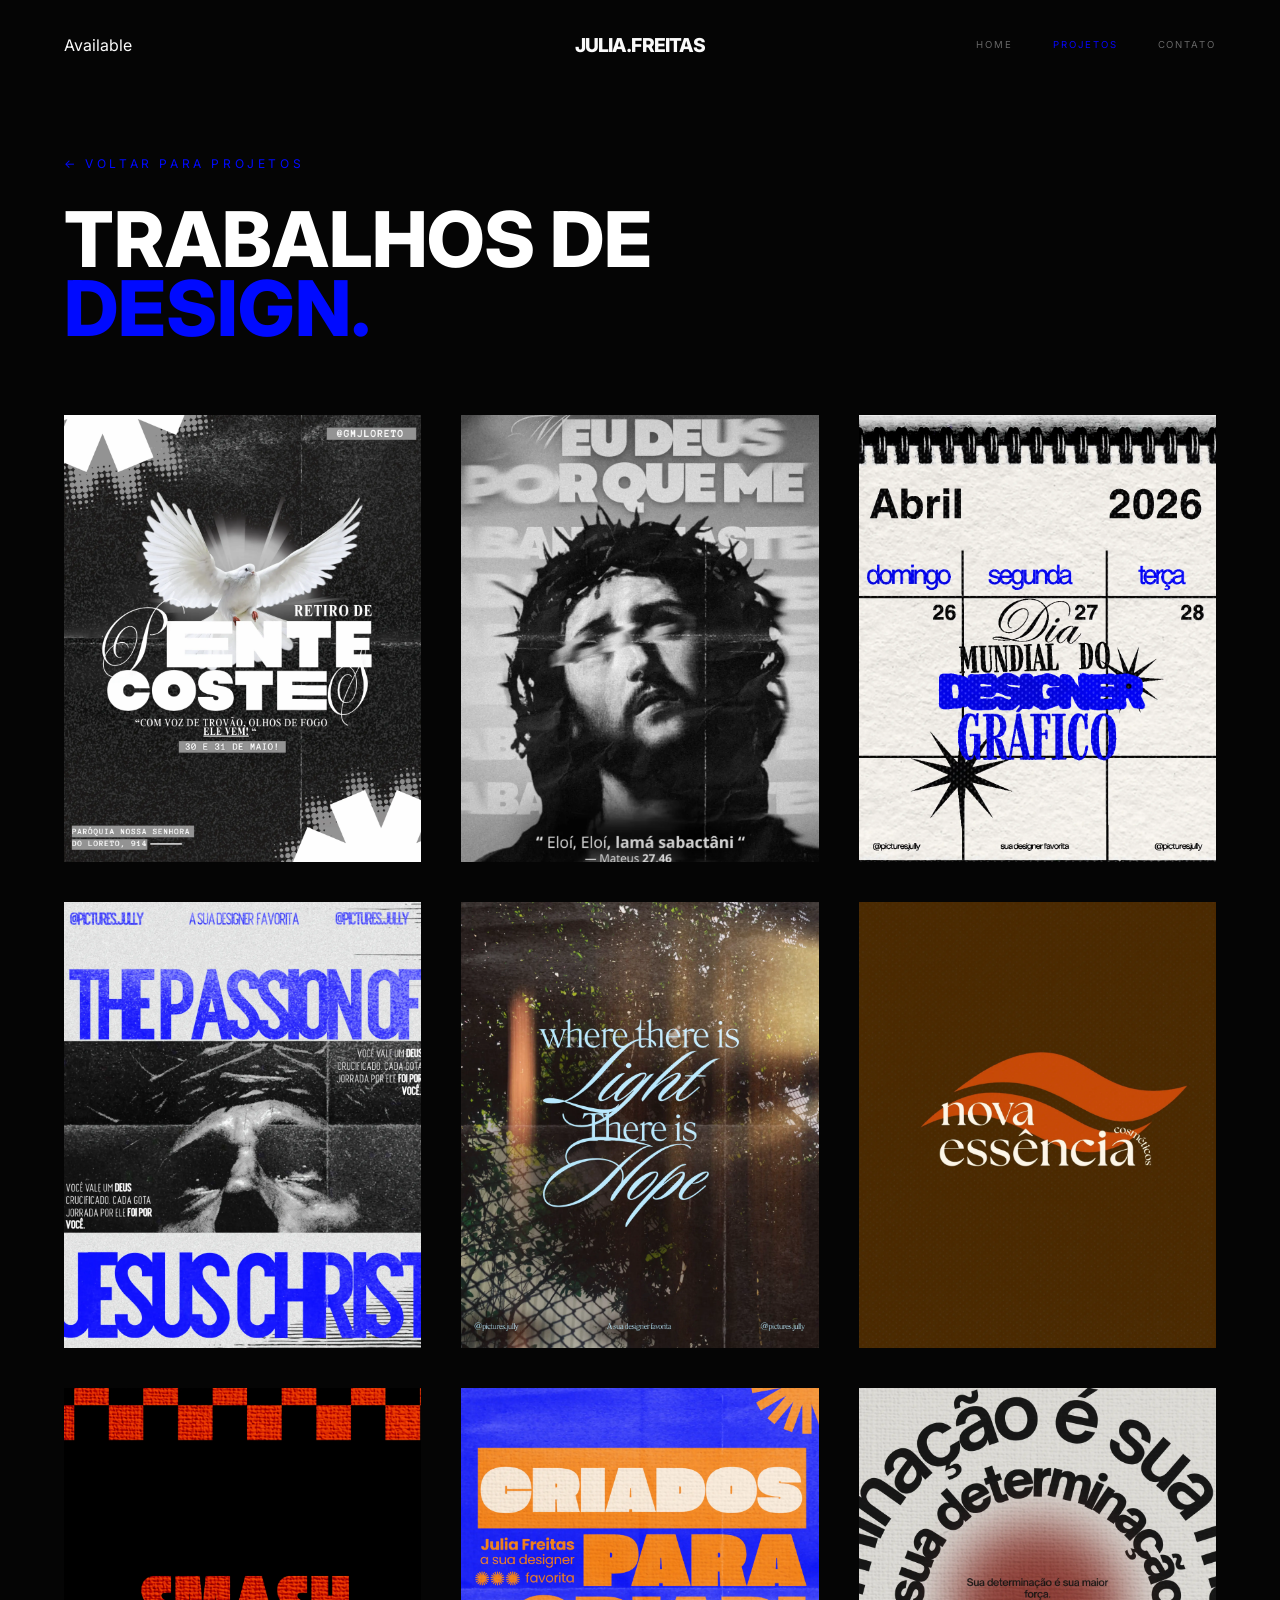
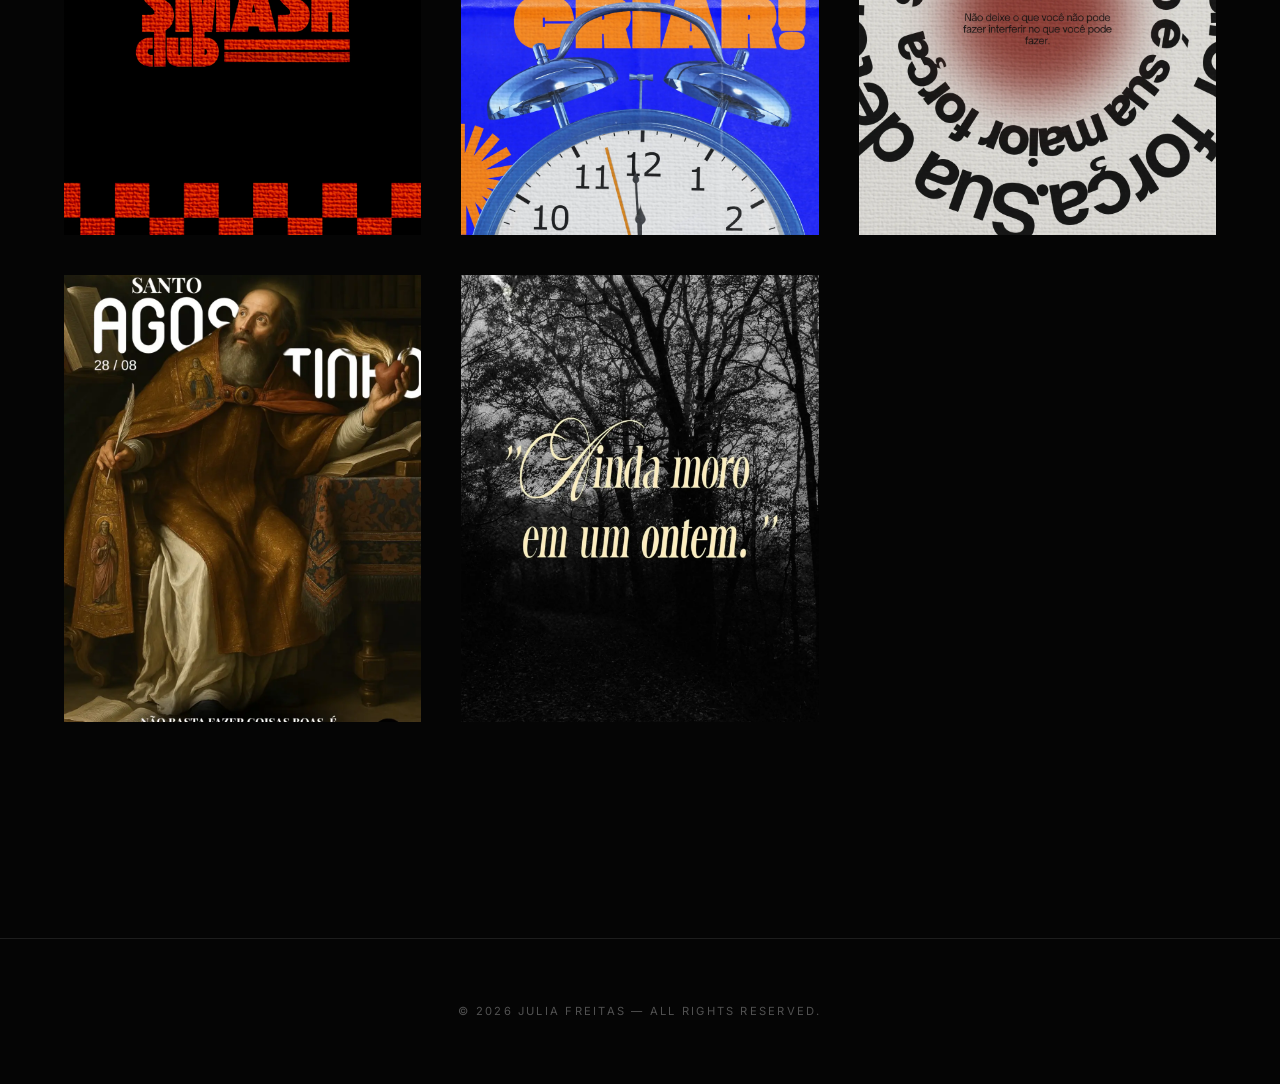
==== designs.html @ 9eea5a94 "feat: add new designs and photos pages with responsive layout and navigation" ====
<!DOCTYPE html>
<html lang="pt-BR">
<head>
    <meta charset="UTF-8">
    <meta name="viewport" content="width=device-width, initial-scale=1.0">
    <title>Design | Juu Freitas</title>
    <link rel="preconnect" href="https://fonts.googleapis.com">
    <link rel="preconnect" href="https://fonts.gstatic.com" crossorigin>
    <link href="https://fonts.googleapis.com/css2?family=Inter:wght@400;700;800&display=swap" rel="stylesheet">
    <link rel="stylesheet" href="css/style.css">
</head>
<body>

    <header class="header">
        <div class="container">
            <div class="header-status"><span></span> Available</div>
            <a href="index.html" class="logo">JULIA.FREITAS</a>
            <nav class="nav-menu">
                <a href="index.html">Home</a>
                <a href="projetos.html" class="active">Projetos</a>
                <a href="index.html#contato">Contato</a>
            </nav>
            <div class="nav-toggle">
                <div class="burger"></div>
            </div>
        </div>
    </header>

    <div class="mobile-overlay">
        <nav class="mobile-nav">
            <a href="index.html">Home</a>
            <a href="projetos.html" class="active">Projetos</a>
            <a href="index.html#contato">Contato</a>
        </nav>
    </div>

    <main id="content-wrap">
        <section class="portfolio" style="padding-top: 150px;">
            <div class="container">
                <a href="projetos.html" class="label" style="display: inline-flex; align-items: center; gap: 0.5rem; margin-bottom: 2rem; cursor: pointer;">
                    ← Voltar para Projetos
                </a>
                <h1 style="font-size: var(--font-xl); font-weight: 800; text-transform: uppercase; line-height: 0.9;">TRABALHOS DE <br><span class="text-blue">DESIGN.</span></h1>
                
                <!-- Grid dinâmico carregado via JS (Design Collection) -->
                <div id="design-grid" class="gallery-grid"></div>
            </div>
        </section>

        <!-- Modal / Lightbox (Compartilhado) -->
        <div id="photo-modal" class="modal">
            <div class="modal__content">
                <button class="modal__close" aria-label="Fechar">&times;</button>
                <img src="" alt="" class="modal__img">
            </div>
        </div>
    </main>

    <footer class="footer">
        <div class="container">
            <p>&copy; 2026 Julia Freitas — All rights reserved.</p>
        </div>
    </footer>

    <script src="js/app.js"></script>
</body>
</html>
---- css/style.css ----
:root {
  --font-display: clamp(3.5rem, 10vw, 12rem);
  --font-xl: clamp(2rem, 6vw, 5rem);
  --font-lg: clamp(1.5rem, 3vw, 2.5rem);
  --font-md: clamp(1.1rem, 2vw, 1.5rem);
  --font-base: clamp(0.95rem, 1.2vw, 1.1rem);
  --font-xs: 0.75rem;
  --space-xl: clamp(3.5rem, 12vh, 12rem);
  --space-lg: clamp(2rem, 8vh, 6rem);
  --space-md: clamp(1.2rem, 4vh, 3rem);
  --space-sm: 1rem;
  --container-padding: clamp(1.5rem, 5vw, 6rem);
}

.text-blue {
  color: #000AFF !important;
}

*, *::before, *::after {
  margin: 0;
  padding: 0;
  box-sizing: border-box;
}

html {
  scroll-behavior: smooth;
  font-size: 16px;
}

body {
  background-color: #050505;
  color: #FFFFFF;
  font-family: "Inter", sans-serif;
  line-height: 1.5;
  overflow-x: hidden;
  -webkit-font-smoothing: antialiased;
}
body::after {
  content: "";
  position: fixed;
  top: 0;
  left: 0;
  width: 100%;
  height: 100%;
  background-image: url("https://upload.wikimedia.org/wikipedia/commons/5/5c/Image_noise_example.png");
  opacity: 0.03;
  pointer-events: none;
  z-index: 10000;
}

.container {
  width: 100%;
  max-width: 1600px;
  margin: 0 auto;
  padding: 0 var(--container-padding);
}

section {
  padding: var(--space-lg) 0;
}
@media (min-width: 768px) {
  section {
    padding: var(--space-xl) 0;
  }
}
section {
  position: relative;
  content-visibility: auto;
  contain-intrinsic-size: 1px 500px;
}

a {
  color: inherit;
  text-decoration: none;
  transition: color 200ms cubic-bezier(0.2, 0, 0, 1);
}
a:hover {
  color: #000AFF;
}

.label {
  font-size: var(--font-xs);
  color: #000AFF;
  display: block;
  margin-bottom: var(--space-sm);
  text-transform: uppercase;
  letter-spacing: 0.3em;
}

.header {
  view-transition-name: main-header;
  position: fixed;
  top: 0;
  left: 0;
  width: 100%;
  z-index: 1000;
  height: 90px;
  display: flex;
  align-items: center;
  transition: height 500ms cubic-bezier(0.2, 0, 0, 1), background 500ms cubic-bezier(0.2, 0, 0, 1);
  mix-blend-mode: difference;
}
.header.scrolled {
  height: 70px;
  background: rgba(5, 5, 5, 0.9);
  backdrop-filter: blur(20px);
  mix-blend-mode: normal;
  border-bottom: 1px solid rgba(255, 255, 255, 0.05);
}
.header .container {
  display: grid;
  grid-template-columns: 1fr auto 1fr;
  align-items: center;
  width: 100%;
}
.header .logo {
  grid-column: 2;
  font-weight: 800;
  font-size: 1.2rem;
  letter-spacing: -0.05em;
  color: #FFFFFF;
  z-index: 1005;
  text-transform: uppercase;
}
.header .nav-menu {
  grid-column: 3;
  display: none;
  justify-content: flex-end;
  gap: 2.5rem;
}
@media (min-width: 1024px) {
  .header .nav-menu {
    display: flex;
  }
}
.header .nav-menu a {
  font-size: 0.6rem;
  text-transform: uppercase;
  letter-spacing: 0.2em;
  opacity: 0.4;
  transition: opacity 200ms cubic-bezier(0.2, 0, 0, 1), color 200ms cubic-bezier(0.2, 0, 0, 1);
}
.header .nav-menu a.active {
  opacity: 1;
  color: #000AFF;
}
.header .nav-toggle {
  grid-column: 3;
  display: flex;
  justify-content: flex-end;
  z-index: 1005;
  cursor: pointer;
}
@media (min-width: 1024px) {
  .header .nav-toggle {
    display: none;
  }
}
.header .nav-toggle .burger {
  width: 24px;
  height: 1px;
  background: #FFFFFF;
  position: relative;
  transition: background 200ms cubic-bezier(0.2, 0, 0, 1);
}
.header .nav-toggle .burger::before, .header .nav-toggle .burger::after {
  content: "";
  position: absolute;
  width: 100%;
  height: 1px;
  background: #FFFFFF;
  transition: transform 350ms cubic-bezier(0.2, 0, 0, 1);
}
.header .nav-toggle .burger::before {
  top: -6px;
}
.header .nav-toggle .burger::after {
  top: 6px;
}
.header .nav-toggle.active .burger {
  background: transparent;
}
.header .nav-toggle.active .burger::before {
  transform: translateY(6px) rotate(45deg);
}
.header .nav-toggle.active .burger::after {
  transform: translateY(-6px) rotate(-45deg);
}

.mobile-overlay {
  position: fixed;
  top: 0;
  right: 0;
  width: 100%;
  height: 100vh;
  background: #050505;
  z-index: 1000;
  display: flex;
  justify-content: center;
  align-items: center;
  transform: translateX(100%);
  transition: transform 500ms cubic-bezier(0.2, 0, 0, 1);
}
.mobile-overlay.active {
  transform: translateX(0);
}
.mobile-overlay .mobile-nav {
  display: flex;
  flex-direction: column;
  gap: 2rem;
  text-align: center;
}
.mobile-overlay .mobile-nav a {
  font-size: 2.5rem;
  font-weight: 800;
  text-transform: uppercase;
  color: transparent;
  -webkit-text-stroke: 1px rgba(255, 255, 255, 0.3);
  transition: all 350ms cubic-bezier(0.2, 0, 0, 1);
}
.mobile-overlay .mobile-nav a:hover {
  color: #FFFFFF;
  -webkit-text-stroke: 0;
  transform: scale(1.04);
}
.mobile-overlay .mobile-nav a:active {
  transform: scale(0.98);
  transition-duration: 200ms;
}

.hero {
  min-height: 100vh;
  padding: 0;
  display: flex;
  flex-direction: column;
  justify-content: center;
  position: relative;
  padding-top: 80px;
}
@media (min-width: 768px) {
  .hero {
    padding-top: 100px;
  }
}
.hero__main {
  flex-grow: 1;
  display: flex;
  flex-direction: column;
  justify-content: center;
  align-items: center;
  text-align: center;
  gap: var(--space-md);
}
.hero__images {
  display: flex;
  justify-content: center;
  align-items: center;
  gap: 1rem;
  width: 100%;
  margin-bottom: 1rem;
  --hero-offset: 15px;
}
@media (min-width: 768px) {
  .hero__images {
    gap: 2rem;
    margin-bottom: 2rem;
    --hero-offset: 20px;
  }
}
.hero__img {
  width: 25vw;
  max-width: 120px;
  aspect-ratio: 4/5;
  object-fit: cover;
  background-color: #171718;
  transition: transform 500ms cubic-bezier(0.2, 0, 0, 1), border-color 350ms cubic-bezier(0.05, 0.7, 0.1, 1);
  border: 1px solid rgba(255, 255, 255, 0.1);
  will-change: transform, opacity;
  opacity: 0;
  animation: heroImageEntrance 1s cubic-bezier(0.05, 0.7, 0.1, 1) forwards;
}
.hero__img:nth-child(even) {
  --current-offset: var(--hero-offset);
}
.hero__img:nth-child(odd) {
  --current-offset: 0px;
}
.hero__img:nth-child(1) {
  animation-delay: 100ms;
}
.hero__img:nth-child(2) {
  animation-delay: 200ms;
}
.hero__img:nth-child(3) {
  animation-delay: 300ms;
}
@media (min-width: 768px) {
  .hero__img {
    max-width: 200px;
  }
  .hero__img:hover {
    transform: scale(1.04) rotate(2deg) translateY(var(--current-offset));
    z-index: 10;
    border-color: #000AFF;
  }
}
.hero__img:active {
  transform: scale(0.98) translateY(var(--current-offset));
  transition-duration: 200ms;
}
@keyframes heroImageEntrance {
  from {
    opacity: 0;
    transform: translateY(60px) scale(0.85);
  }
  to {
    opacity: 1;
    transform: translateY(var(--current-offset)) scale(1);
  }
}
.hero__title {
  font-size: var(--font-display);
  font-weight: 800;
  line-height: 0.9;
  text-transform: uppercase;
}
.hero__title span.outline {
  display: block;
  color: transparent;
  -webkit-text-stroke: 1px rgba(255, 255, 255, 0.2);
}
.hero__footer {
  display: flex;
  flex-direction: column;
  gap: var(--space-md);
  padding: var(--space-lg) 0;
  border-top: 1px solid rgba(255, 255, 255, 0.1);
}
@media (min-width: 768px) {
  .hero__footer {
    flex-direction: row;
    justify-content: space-between;
    align-items: flex-end;
  }
}
.hero__tagline {
  font-size: var(--font-md);
  max-width: 30ch;
  text-transform: uppercase;
  font-weight: 300;
  opacity: 0.8;
}
.hero__cta {
  width: 120px;
  height: 120px;
  border: 1px solid rgba(255, 255, 255, 0.3);
  border-radius: 50%;
  display: flex;
  align-items: center;
  justify-content: center;
  font-size: 0.7rem;
  text-transform: uppercase;
  transition: all 350ms cubic-bezier(0.2, 0, 0, 1);
  align-self: center;
}
@media (min-width: 768px) {
  .hero__cta {
    align-self: auto;
  }
}
.hero__cta:hover {
  background: #000AFF;
  border-color: #000AFF;
  transform: scale(1.1);
}
.hero__cta:active {
  transform: scale(0.96);
  transition-duration: 200ms;
}

.about .about-content {
  display: grid;
  grid-template-columns: 1fr;
  gap: 2rem;
  max-width: 1000px;
}
.about .about-content h2 {
  font-size: var(--font-xl);
  font-weight: 800;
  line-height: 1;
  text-transform: uppercase;
}
.about .about-content p {
  font-size: var(--font-md);
  opacity: 0.7;
  max-width: 60ch;
}

.services__item {
  border-top: 1px solid rgba(255, 255, 255, 0.1);
  padding: var(--space-md) 0;
  display: flex;
  justify-content: space-between;
  align-items: center;
  transition: all 350ms cubic-bezier(0.2, 0, 0, 1);
  cursor: pointer;
}
@media (min-width: 768px) {
  .services__item {
    padding: var(--space-lg) 0;
  }
}
.services__item:hover {
  padding-left: 1.5rem;
  background: rgba(255, 255, 255, 0.02);
}
.services__item:hover .services__title {
  color: #000AFF;
}
.services__item:active {
  transform: scale(0.995);
  transition-duration: 200ms;
}
.services__item:last-child {
  border-bottom: 1px solid rgba(255, 255, 255, 0.1);
}
.services__title {
  font-size: var(--font-lg);
  font-weight: 700;
  text-transform: uppercase;
  transition: color 350ms cubic-bezier(0.2, 0, 0, 1);
}
.services__index {
  font-size: var(--font-xs);
  opacity: 0.3;
}

.portfolio__grid {
  display: flex;
  flex-direction: column;
  align-items: center;
  gap: var(--space-xl);
  margin-top: 4rem;
}
.portfolio__item {
  width: 100%;
  max-width: 900px;
  text-decoration: none;
  color: inherit;
  display: block;
}
@media (min-width: 1440px) {
  .portfolio__item {
    max-width: 1100px;
  }
}
.portfolio__item:hover .portfolio__img-box img {
  transform: scale(1.03);
  filter: grayscale(0);
}
.portfolio__item:hover .portfolio__project-title {
  color: #000AFF;
}
.portfolio__item:active {
  transform: scale(0.99);
  transition: transform 200ms cubic-bezier(0.2, 0, 0, 1);
}
.portfolio__img-box {
  position: relative;
  overflow: hidden;
  background: #171718;
  aspect-ratio: 16/10;
  width: 100%;
}
.portfolio__img-box img {
  width: 100%;
  height: 100%;
  object-fit: cover;
  filter: grayscale(0.5);
  transition: transform 500ms cubic-bezier(0.2, 0, 0, 1), filter 350ms cubic-bezier(0.05, 0.7, 0.1, 1);
}
.portfolio__img-box::after {
  content: "";
  position: absolute;
  inset: 0;
  background: linear-gradient(to bottom, transparent 70%, rgba(5, 5, 5, 0.4));
  opacity: 0;
  transition: opacity 350ms ease;
}
.portfolio__meta {
  margin-top: 2rem;
  display: flex;
  flex-direction: column;
  gap: 0.5rem;
  text-align: left;
}
@media (min-width: 768px) {
  .portfolio__meta {
    flex-direction: row;
    justify-content: space-between;
    align-items: baseline;
  }
}
.portfolio__project-title {
  font-size: var(--font-lg);
  font-weight: 800;
  text-transform: uppercase;
  line-height: 1;
  transition: color 350ms cubic-bezier(0.2, 0, 0, 1);
}
.portfolio__category {
  font-size: var(--font-xs);
  text-transform: uppercase;
  letter-spacing: 0.2em;
  opacity: 0.4;
}

.projects-split {
  display: flex;
  flex-direction: column;
  margin-top: 4rem;
  gap: 1.5rem;
  width: 100%;
}
@media (min-width: 768px) {
  .projects-split {
    flex-direction: row;
    height: 60vh;
    gap: 2rem;
  }
}
.projects-split__block {
  position: relative;
  flex: 1;
  display: flex;
  align-items: center;
  justify-content: center;
  text-decoration: none;
  overflow: hidden;
  background: #171718;
  border: 1px solid rgba(255, 255, 255, 0.1);
  aspect-ratio: 1/1;
}
@media (min-width: 768px) {
  .projects-split__block {
    aspect-ratio: auto;
  }
}
.projects-split__block:hover {
  border-color: #000AFF;
}
.projects-split__block:hover .projects-split__bg {
  transform: scale(1.04);
  filter: grayscale(0);
  opacity: 0.5;
}
.projects-split__block:hover .projects-split__title {
  color: #FFFFFF;
}
.projects-split__block:hover .projects-split__content {
  transform: scale(1.02);
}
.projects-split__block:active {
  transform: scale(0.98);
  transition-duration: 200ms;
}
.projects-split__bg {
  position: absolute;
  inset: 0;
  background-size: cover;
  background-position: center;
  filter: grayscale(1);
  opacity: 0.3;
  transition: transform 500ms cubic-bezier(0.2, 0, 0, 1), filter 350ms cubic-bezier(0.05, 0.7, 0.1, 1), opacity 350ms ease;
}
.projects-split__content {
  position: relative;
  z-index: 2;
  text-align: center;
  transition: transform 350ms cubic-bezier(0.2, 0, 0, 1);
}
.projects-split__title {
  font-size: var(--font-lg);
  font-weight: 800;
  text-transform: uppercase;
  color: #FFFFFF;
  line-height: 1;
  transition: color 350ms cubic-bezier(0.2, 0, 0, 1);
}
@media (min-width: 1024px) {
  .projects-split__title {
    font-size: var(--font-xl);
  }
}
.projects-split__label {
  display: block;
  font-size: var(--font-xs);
  text-transform: uppercase;
  letter-spacing: 0.3em;
  color: #FFFFFF;
  margin-bottom: 0.5rem;
  opacity: 0.8;
}

::view-transition-old(active-image),
::view-transition-new(active-image) {
  height: 100%;
  width: 100%;
  object-fit: cover;
  mix-blend-mode: normal;
  animation: none;
}

::view-transition-group(active-image) {
  animation-duration: 500ms;
  animation-timing-function: cubic-bezier(0.2, 0, 0, 1);
}

/**
 * Page Entrance Animations (Staggered)
 */
.header,
.portfolio .label,
.portfolio h1 {
  opacity: 0;
  transform: translateY(30px);
  transition: transform 500ms cubic-bezier(0.05, 0.7, 0.1, 1), opacity 350ms cubic-bezier(0.05, 0.7, 0.1, 1);
}

.js-loaded .header {
  opacity: 1;
  transform: translateY(0);
  transition-delay: 100ms;
}
.js-loaded .portfolio .label {
  opacity: 1;
  transform: translateY(0);
  transition-delay: 200ms;
}
.js-loaded .portfolio h1 {
  opacity: 1;
  transform: translateY(0);
  transition-delay: 300ms;
}

.gallery-grid {
  display: grid;
  grid-template-columns: repeat(1, 1fr);
  gap: 1.5rem;
  width: 100%;
  margin: var(--space-lg) auto 0;
  content-visibility: auto;
  contain-intrinsic-size: 100vw 500px;
}
@media (min-width: 600px) {
  .gallery-grid {
    grid-template-columns: repeat(2, 1fr);
    gap: 2rem;
  }
}
@media (min-width: 1024px) {
  .gallery-grid {
    grid-template-columns: repeat(3, 1fr);
    gap: 2.5rem;
    padding-bottom: var(--space-xl);
  }
}
.gallery-grid__item {
  position: relative;
  width: 100%;
  aspect-ratio: 4/5;
  overflow: hidden;
  background: #171718;
  cursor: pointer;
  touch-action: manipulation;
  opacity: 0;
  transform: translateY(40px);
  transition: transform 500ms cubic-bezier(0.05, 0.7, 0.1, 1), opacity 350ms cubic-bezier(0.05, 0.7, 0.1, 1);
}
.js-loaded .gallery-grid__item {
  opacity: 1;
  transform: translateY(0);
  transition-delay: calc(400ms + var(--index) * 60ms);
}
.gallery-grid__item img {
  width: 100%;
  height: 100%;
  object-fit: cover;
  transition: transform 500ms cubic-bezier(0.2, 0, 0, 1);
  pointer-events: none;
}
@media (hover: hover) {
  .gallery-grid__item:hover img {
    transform: scale(1.04);
  }
}
.gallery-grid__item:active {
  transform: scale(0.97);
  transition: transform 200ms cubic-bezier(0.2, 0, 0, 1);
}
.gallery-grid__item:active .gallery-grid__ripple {
  opacity: 1;
  transform: scale(1);
  transition: none;
}
.gallery-grid__ripple {
  position: absolute;
  inset: 0;
  background: rgba(255, 255, 255, 0.08);
  z-index: 2;
  opacity: 0;
  transform: scale(0.95);
  transition: opacity 200ms cubic-bezier(0.05, 0.7, 0.1, 1), transform 200ms cubic-bezier(0.2, 0, 0, 1);
  pointer-events: none;
}

/**
 * Modal System (Refined with Opacity/Visibility)
 */
.modal {
  position: fixed;
  inset: 0;
  z-index: 2000;
  background: rgba(5, 5, 5, 0);
  display: flex;
  visibility: hidden;
  opacity: 0;
  align-items: center;
  justify-content: center;
  pointer-events: none;
  transition: opacity 350ms cubic-bezier(0.2, 0, 0, 1), background-color 350ms cubic-bezier(0.2, 0, 0, 1), visibility 350ms step-end;
  height: 100dvh;
  width: 100dvw;
}
.modal.active {
  visibility: visible;
  opacity: 1;
  pointer-events: auto;
  background-color: rgba(5, 5, 5, 0.4);
  transition: opacity 350ms cubic-bezier(0.2, 0, 0, 1), background-color 350ms cubic-bezier(0.2, 0, 0, 1), visibility 350ms step-start;
}
.modal.is-loaded {
  backdrop-filter: blur(30px) saturate(180%);
  -webkit-backdrop-filter: blur(30px) saturate(180%);
}
.modal.is-loading::after {
  content: "";
  width: 32px;
  height: 32px;
  border: 2px solid rgba(255, 255, 255, 0.1);
  border-top-color: #000AFF;
  border-radius: 50%;
  animation: spin 0.8s linear infinite;
  position: absolute;
}
.modal__content {
  position: relative;
  width: 100%;
  height: 100%;
  display: flex;
  align-items: center;
  justify-content: center;
  pointer-events: none;
  will-change: transform, opacity;
  transform: scale(0.96) translateY(10px);
  opacity: 0;
  transition: transform 500ms cubic-bezier(0.05, 0.7, 0.1, 1), opacity 350ms cubic-bezier(0.05, 0.7, 0.1, 1);
}
.active .modal__content {
  transform: scale(1) translateY(0);
  opacity: 1;
}
.modal:not(.active) .modal__content {
  transform: scale(0.96);
  opacity: 0;
  transition: transform 350ms cubic-bezier(0.3, 0, 0.8, 0.15), opacity 200ms cubic-bezier(0.3, 0, 0.8, 0.15);
}
.modal__img {
  width: 100%;
  height: auto;
  max-width: min(90vw, 1200px);
  max-height: 85dvh;
  object-fit: contain;
  pointer-events: auto;
  will-change: transform;
}
.modal__close {
  position: fixed;
  top: max(20px, env(safe-area-inset-top));
  right: max(20px, env(safe-area-inset-right));
  z-index: 2001;
  background: rgba(255, 255, 255, 0.15);
  color: #FFFFFF;
  width: 52px;
  height: 52px;
  border-radius: 50%;
  display: flex;
  align-items: center;
  justify-content: center;
  font-size: 1.6rem;
  cursor: pointer;
  opacity: 0;
  transform: scale(0.8);
  border: 1px solid rgba(255, 255, 255, 0.1);
  backdrop-filter: blur(12px);
  -webkit-backdrop-filter: blur(12px);
  pointer-events: auto;
  transition: all 350ms cubic-bezier(0.2, 0, 0, 1);
}
.active .modal__close {
  opacity: 1;
  transform: scale(1);
  transition-delay: 200ms;
}
.modal__close:active {
  transform: scale(0.9);
  background: #000AFF;
}
@media (hover: hover) {
  .modal__close:hover {
    background: #000AFF;
    border-color: #000AFF;
    transform: scale(1.1);
  }
}

@keyframes spin {
  to {
    transform: rotate(360deg);
  }
}
body.modal-open {
  overflow: hidden;
  touch-action: none;
}

.contact h2 {
  font-size: var(--font-display);
  font-weight: 800;
  line-height: 0.8;
  margin: var(--space-md) 0;
  text-transform: uppercase;
}
.contact .contact-links {
  display: flex;
  flex-direction: column;
  gap: 1.5rem;
  margin-top: var(--space-lg);
}
@media (min-width: 768px) {
  .contact .contact-links {
    flex-direction: row;
    gap: 3rem;
    flex-wrap: wrap;
  }
}
.contact .contact-links a {
  font-size: var(--font-lg);
  font-weight: 700;
  text-transform: uppercase;
  transition: all 350ms cubic-bezier(0.2, 0, 0, 1);
}
.contact .contact-links a:hover {
  color: #000AFF;
  transform: translateX(10px);
}
.contact .contact-links a:active {
  transform: scale(0.98);
  transition-duration: 200ms;
}
@media (min-width: 768px) {
  .contact .contact-links a:hover {
    transform: translateY(-5px);
  }
}

footer {
  padding: 4rem 0;
  border-top: 1px solid rgba(255, 255, 255, 0.1);
  text-align: center;
}
footer p {
  font-size: 0.7rem;
  opacity: 0.3;
  text-transform: uppercase;
  letter-spacing: 0.2em;
}

::view-transition-group(root) {
  animation-duration: 500ms;
  animation-timing-function: cubic-bezier(0.2, 0, 0, 1);
}

html[data-transition=expand] ::view-transition-old(root) {
  animation: 200ms cubic-bezier(0.3, 0, 0.8, 0.15) both fade-out, 500ms cubic-bezier(0.2, 0, 0, 1) both scale-out;
}
html[data-transition=expand] ::view-transition-new(root) {
  animation: 350ms cubic-bezier(0.05, 0.7, 0.1, 1) both fade-in, 500ms cubic-bezier(0.2, 0, 0, 1) both scale-in-up;
}

html[data-transition=fade] ::view-transition-old(root) {
  animation: 350ms cubic-bezier(0.3, 0, 0.8, 0.15) both fade-out;
}
html[data-transition=fade] ::view-transition-new(root) {
  animation: 500ms cubic-bezier(0.05, 0.7, 0.1, 1) both fade-in;
}

html[data-transition=menu] ::view-transition-old(root) {
  animation: 350ms cubic-bezier(0.3, 0, 0.8, 0.15) both fade-out, 350ms cubic-bezier(0.3, 0, 0.8, 0.15) both slide-to-left;
}
html[data-transition=menu] ::view-transition-new(root) {
  animation: 500ms cubic-bezier(0.05, 0.7, 0.1, 1) both fade-in, 500ms cubic-bezier(0.05, 0.7, 0.1, 1) both slide-from-right;
}

@keyframes slide-to-left {
  to {
    transform: translateX(-30px);
  }
}
@keyframes slide-from-right {
  from {
    transform: translateX(30px);
  }
  to {
    transform: translateX(0);
  }
}
@keyframes scale-out {
  to {
    transform: scale(1.05);
    opacity: 0;
  }
}
@keyframes scale-in-up {
  from {
    opacity: 0;
    transform: scale(0.95) translateY(20px);
  }
  to {
    opacity: 1;
    transform: scale(1) translateY(0);
  }
}
@keyframes fade-out {
  to {
    opacity: 0;
  }
}
@keyframes fade-in {
  from {
    opacity: 0;
  }
}

/*# sourceMappingURL=style.css.map */
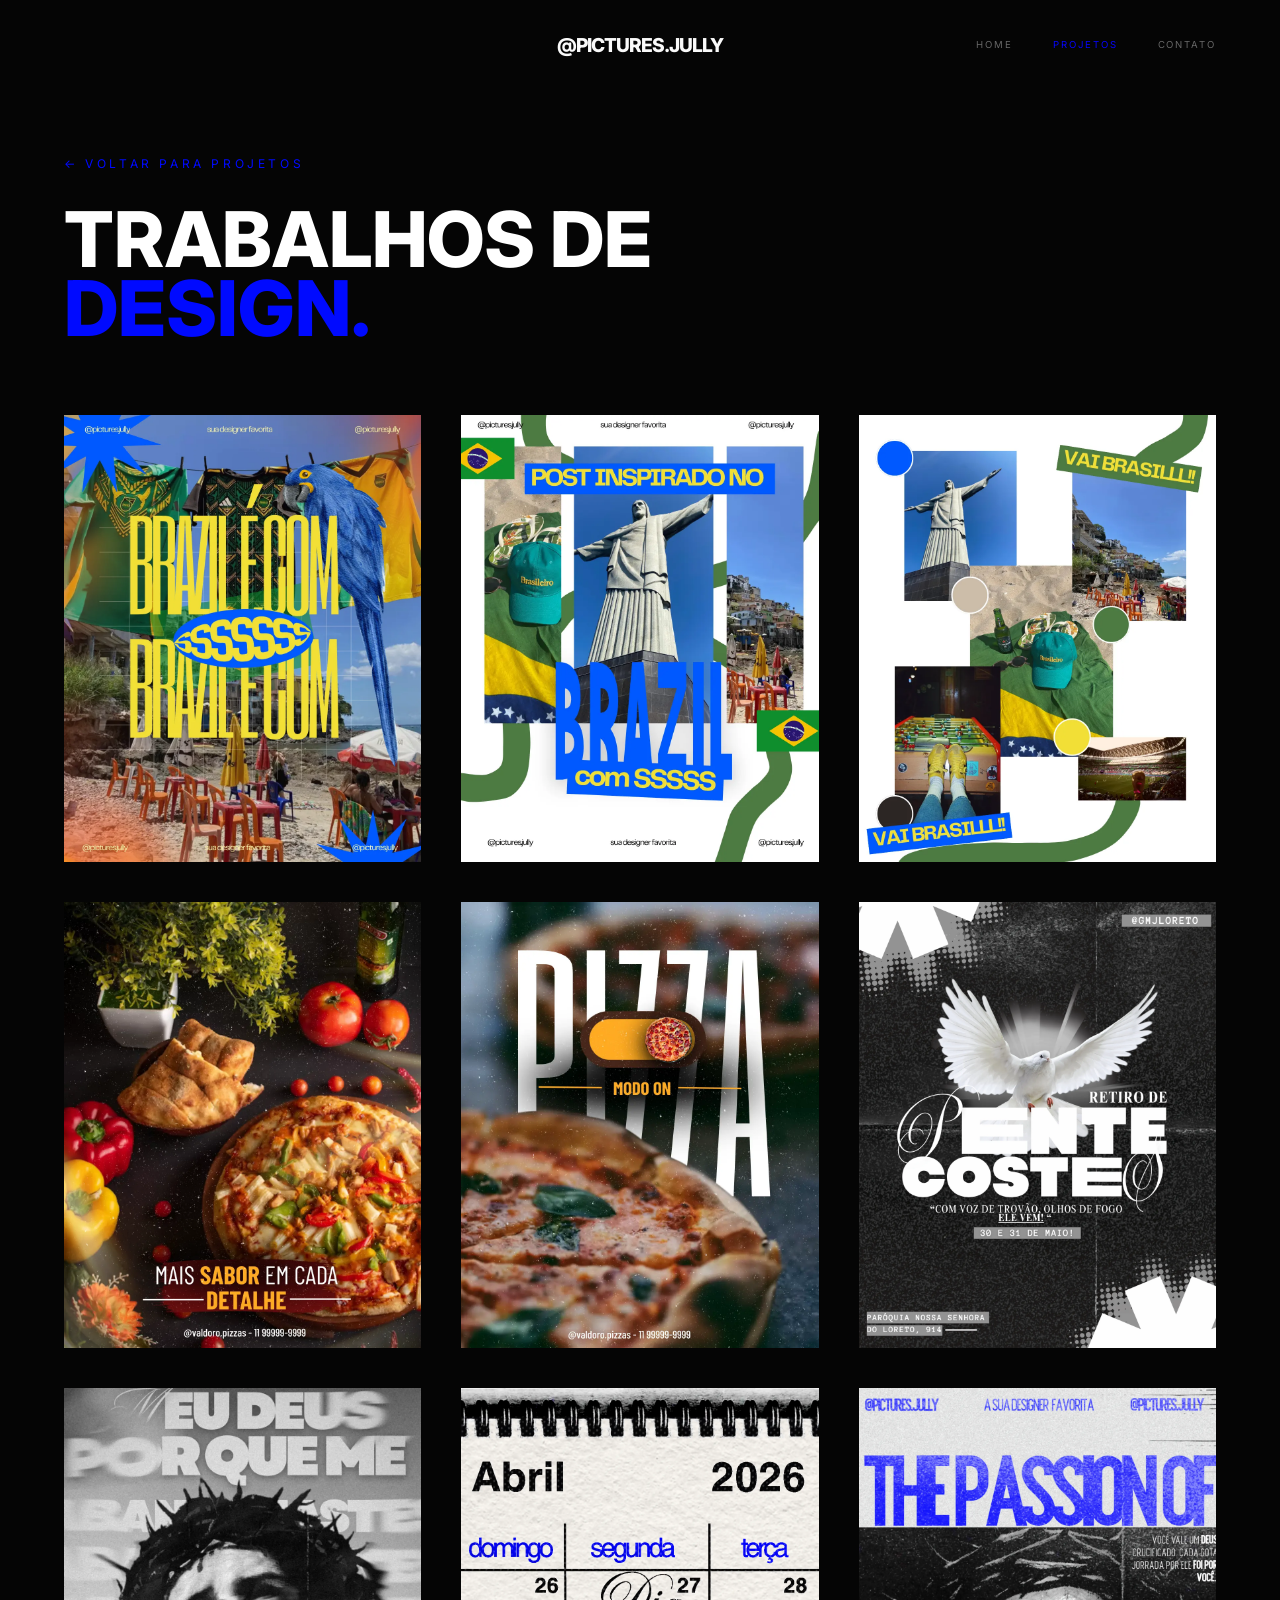
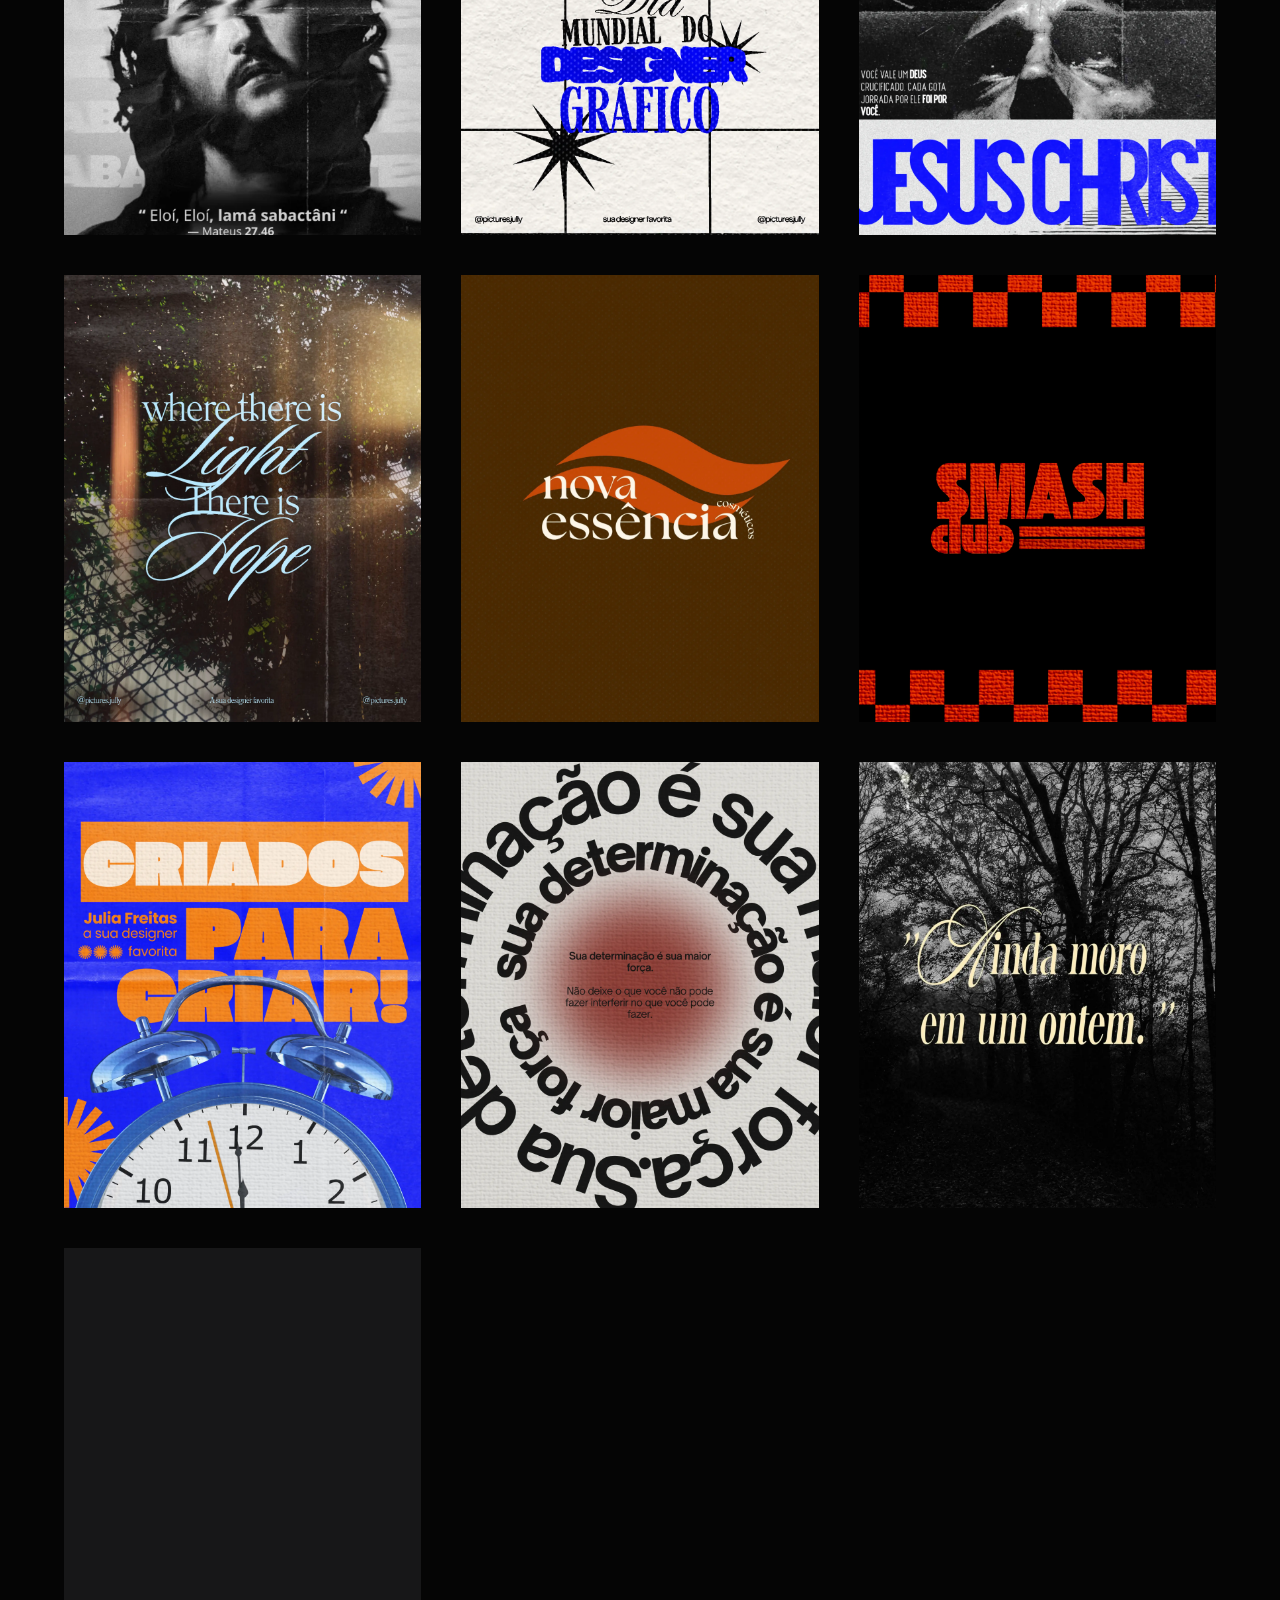
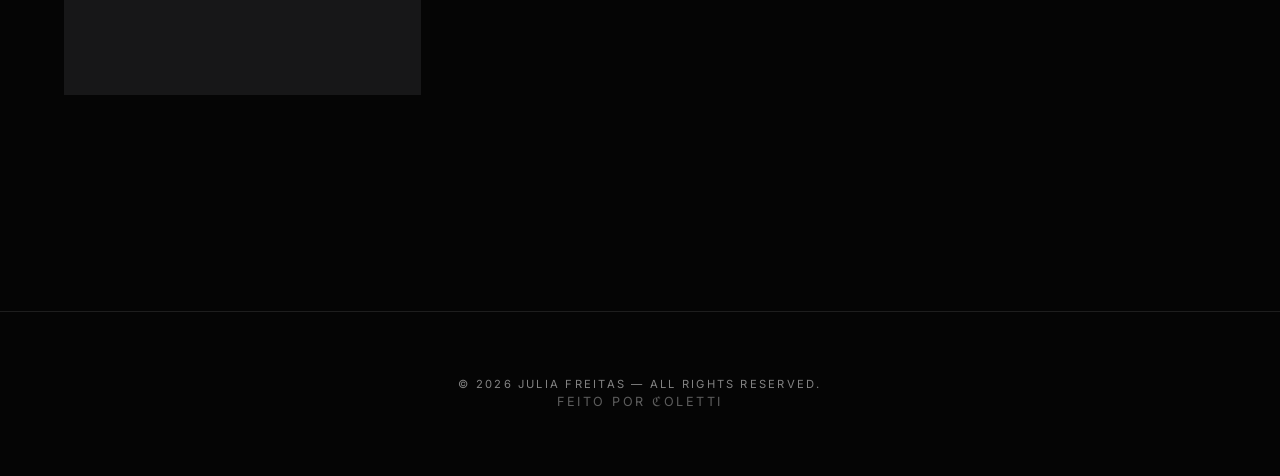
==== commit b2ba95bf: "feat: enhance Open Graph and Twitter metadata, update navigation links, and improve modal functional" ====
--- a/designs.html
+++ b/designs.html
@@ -4,6 +4,20 @@
     <meta charset="UTF-8">
     <meta name="viewport" content="width=device-width, initial-scale=1.0">
     <title>Design | Juu Freitas</title>
+
+        <!-- Open Graph -->
+    <meta property="og:title" content="Design | Juu Freitas">
+    <meta property="og:description" content="Portfólio de design — identidade visual, direção criativa e projetos autorais por Juu Freitas.">
+    <meta property="og:type" content="website">
+    <meta property="og:url" content="https://picturesjully.netlify.app/designs.html">
+    <meta property="og:image" content="https://picturesjully.netlify.app/assets/images/img-og.jpg">
+
+    <!-- Twitter -->
+    <meta name="twitter:card" content="summary_large_image">
+    <meta name="twitter:title" content="Design | Juu Freitas">
+    <meta name="twitter:description" content="Portfólio de design — identidade visual, direção criativa e projetos autorais por Juu Freitas.">
+    <meta name="twitter:image" content="https://picturesjully.netlify.app/assets/images/img-og.jpg">
+
     <link rel="preconnect" href="https://fonts.googleapis.com">
     <link rel="preconnect" href="https://fonts.gstatic.com" crossorigin>
     <link href="https://fonts.googleapis.com/css2?family=Inter:wght@400;700;800&display=swap" rel="stylesheet">
@@ -11,14 +25,15 @@
 </head>
 <body>
 
+    <div class="cursor" aria-hidden="true"></div>
+
     <header class="header">
         <div class="container">
-            <div class="header-status"><span></span> Available</div>
-            <a href="index.html" class="logo">JULIA.FREITAS</a>
+            <a href="index.html" class="logo">@pictures.jully</a>
             <nav class="nav-menu">
                 <a href="index.html">Home</a>
-                <a href="projetos.html" class="active">Projetos</a>
-                <a href="index.html#contato">Contato</a>
+                <a href="projects.html" class="active">Projetos</a>
+                <a href="#contato">Contato</a>
             </nav>
             <div class="nav-toggle">
                 <div class="burger"></div>
@@ -29,15 +44,15 @@
     <div class="mobile-overlay">
         <nav class="mobile-nav">
             <a href="index.html">Home</a>
-            <a href="projetos.html" class="active">Projetos</a>
-            <a href="index.html#contato">Contato</a>
+            <a href="projects.html">Projetos</a>
+            <a href="#contato">Contato</a>
         </nav>
     </div>
 
     <main id="content-wrap">
         <section class="portfolio" style="padding-top: 150px;">
             <div class="container">
-                <a href="projetos.html" class="label" style="display: inline-flex; align-items: center; gap: 0.5rem; margin-bottom: 2rem; cursor: pointer;">
+                <a href="projects.html" class="label" style="display: inline-flex; align-items: center; gap: 0.5rem; margin-bottom: 2rem; cursor: pointer;">
                     ← Voltar para Projetos
                 </a>
                 <h1 style="font-size: var(--font-xl); font-weight: 800; text-transform: uppercase; line-height: 0.9;">TRABALHOS DE <br><span class="text-blue">DESIGN.</span></h1>
@@ -51,7 +66,14 @@
         <div id="photo-modal" class="modal">
             <div class="modal__content">
                 <button class="modal__close" aria-label="Fechar">&times;</button>
+                <button class="modal__nav modal__nav--prev" aria-label="Anterior">
+                    <svg width="24" height="24" viewBox="0 0 24 24" fill="none" stroke="currentColor" stroke-width="2"><path d="M15 18l-6-6 6-6"/></svg>
+                </button>
+                <button class="modal__nav modal__nav--next" aria-label="Próximo">
+                    <svg width="24" height="24" viewBox="0 0 24 24" fill="none" stroke="currentColor" stroke-width="2"><path d="M9 18l6-6-6-6"/></svg>
+                </button>
                 <img src="" alt="" class="modal__img">
+                <span class="modal__counter" aria-live="polite"></span>
             </div>
         </div>
     </main>
@@ -59,6 +81,7 @@
     <footer class="footer">
         <div class="container">
             <p>&copy; 2026 Julia Freitas — All rights reserved.</p>
+            <p style="font-size: 0.79em;">feito por <a href="https://github.com/matheuscoletti08">ℭoletti</a></p>
         </div>
     </footer>
 
--- a/css/style.css
+++ b/css/style.css
@@ -680,7 +680,7 @@
 .js-loaded .gallery-grid__item {
   opacity: 1;
   transform: translateY(0);
-  transition-delay: calc(400ms + var(--index) * 60ms);
+  transition-delay: calc(400ms + var(--index) * 30ms);
 }
 .gallery-grid__item img {
   width: 100%;
@@ -782,7 +782,80 @@
   max-height: 85dvh;
   object-fit: contain;
   pointer-events: auto;
-  will-change: transform;
+  will-change: transform, opacity;
+  transition: opacity 350ms cubic-bezier(0.05, 0.7, 0.1, 1);
+}
+.modal__nav {
+  position: fixed;
+  top: 50%;
+  z-index: 2001;
+  transform: translateY(-50%) scale(0.8);
+  width: 48px;
+  height: 48px;
+  border-radius: 50%;
+  background: rgba(255, 255, 255, 0.1);
+  color: #FFFFFF;
+  border: 1px solid rgba(255, 255, 255, 0.15);
+  backdrop-filter: blur(12px);
+  -webkit-backdrop-filter: blur(12px);
+  display: flex;
+  align-items: center;
+  justify-content: center;
+  cursor: pointer;
+  opacity: 0;
+  pointer-events: none;
+  transition: all 350ms cubic-bezier(0.2, 0, 0, 1);
+}
+.active .modal__nav {
+  opacity: 1;
+  pointer-events: auto;
+  transform: translateY(-50%) scale(1);
+  transition-delay: 200ms;
+}
+.modal__nav--prev {
+  left: max(16px, env(safe-area-inset-left));
+}
+.modal__nav--next {
+  right: max(16px, env(safe-area-inset-right));
+}
+.modal__nav:active {
+  transform: translateY(-50%) scale(0.9);
+  background: #000AFF;
+}
+@media (hover: hover) {
+  .modal__nav:hover {
+    background: #000AFF;
+    border-color: #000AFF;
+    transform: translateY(-50%) scale(1.1);
+  }
+}
+@media (hover: none) and (pointer: coarse) {
+  .modal__nav {
+    display: none;
+  }
+}
+.modal__nav svg {
+  width: 20px;
+  height: 20px;
+}
+.modal__counter {
+  position: fixed;
+  bottom: max(24px, env(safe-area-inset-bottom));
+  left: 50%;
+  transform: translateX(-50%) translateY(10px);
+  z-index: 2001;
+  font-size: 0.7rem;
+  text-transform: uppercase;
+  letter-spacing: 0.2em;
+  opacity: 0;
+  color: #FFFFFF;
+  pointer-events: none;
+  transition: all 350ms cubic-bezier(0.2, 0, 0, 1);
+}
+.active .modal__counter {
+  opacity: 0.5;
+  transform: translateX(-50%) translateY(0);
+  transition-delay: 300ms;
 }
 .modal__close {
   position: fixed;
@@ -881,9 +954,50 @@
 }
 footer p {
   font-size: 0.7rem;
-  opacity: 0.3;
   text-transform: uppercase;
   letter-spacing: 0.2em;
+}
+footer p:first-child {
+  opacity: 0.5;
+}
+footer p:last-child {
+  opacity: 0.35;
+}
+
+body.cursor-visible {
+  cursor: none;
+}
+body.cursor-visible a, body.cursor-visible button, body.cursor-visible .gallery-grid__item, body.cursor-visible .projects-split__block, body.cursor-visible .services__item, body.cursor-visible .hero__cta,
+body.cursor-visible input, body.cursor-visible textarea, body.cursor-visible select, body.cursor-visible [role=button] {
+  cursor: none;
+}
+
+.cursor {
+  position: fixed;
+  width: 32px;
+  height: 32px;
+  border-radius: 50%;
+  pointer-events: none;
+  z-index: 9999;
+  transform: translate(-50%, -50%);
+  transition: width 350ms cubic-bezier(0.2, 0, 0, 1), height 350ms cubic-bezier(0.2, 0, 0, 1), background 350ms cubic-bezier(0.2, 0, 0, 1), opacity 350ms cubic-bezier(0.2, 0, 0, 1);
+  mix-blend-mode: difference;
+  border: 1px solid #FFFFFF;
+  opacity: 0;
+}
+body.cursor-visible .cursor {
+  opacity: 1;
+}
+body.cursor-pointer .cursor {
+  width: 56px;
+  height: 56px;
+  background: rgba(255, 255, 255, 0.08);
+  border-color: rgba(255, 255, 255, 0.3);
+}
+@media (hover: none) and (pointer: coarse) {
+  .cursor {
+    display: none;
+  }
 }
 
 ::view-transition-group(root) {
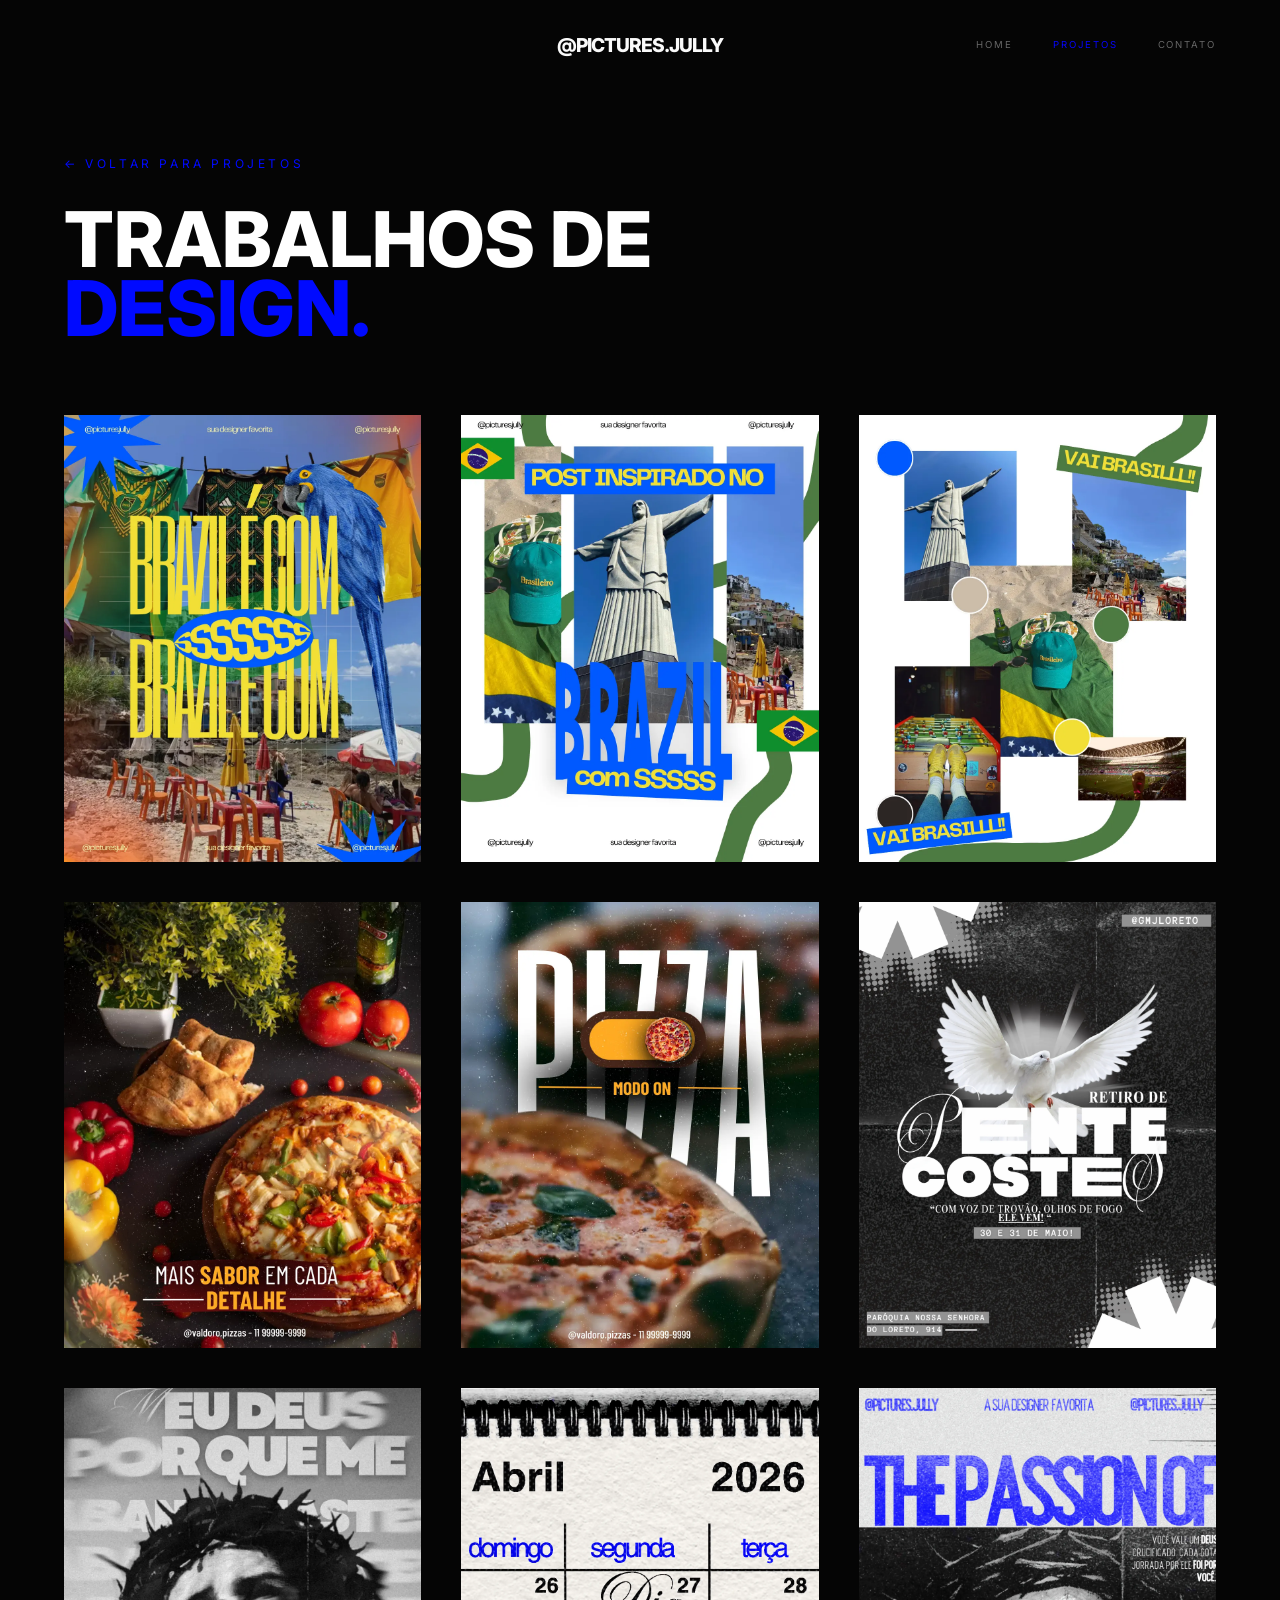
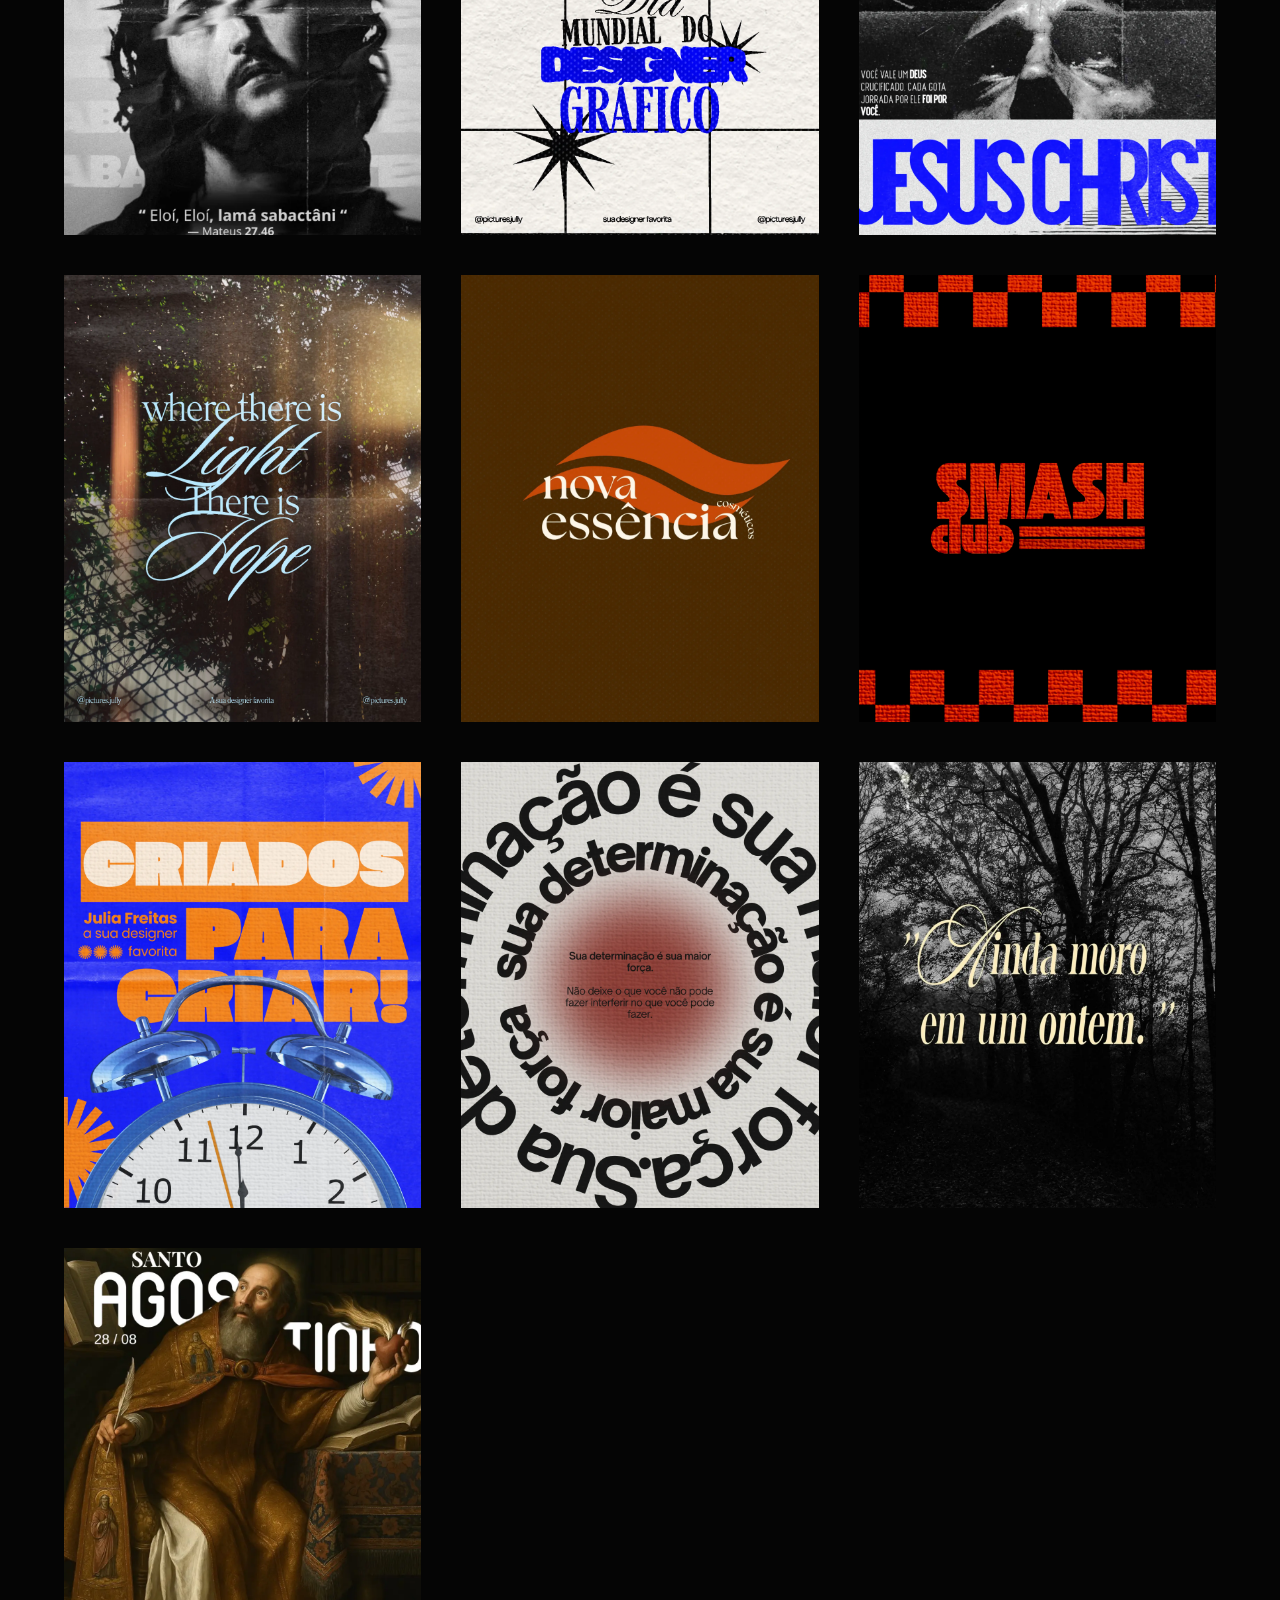
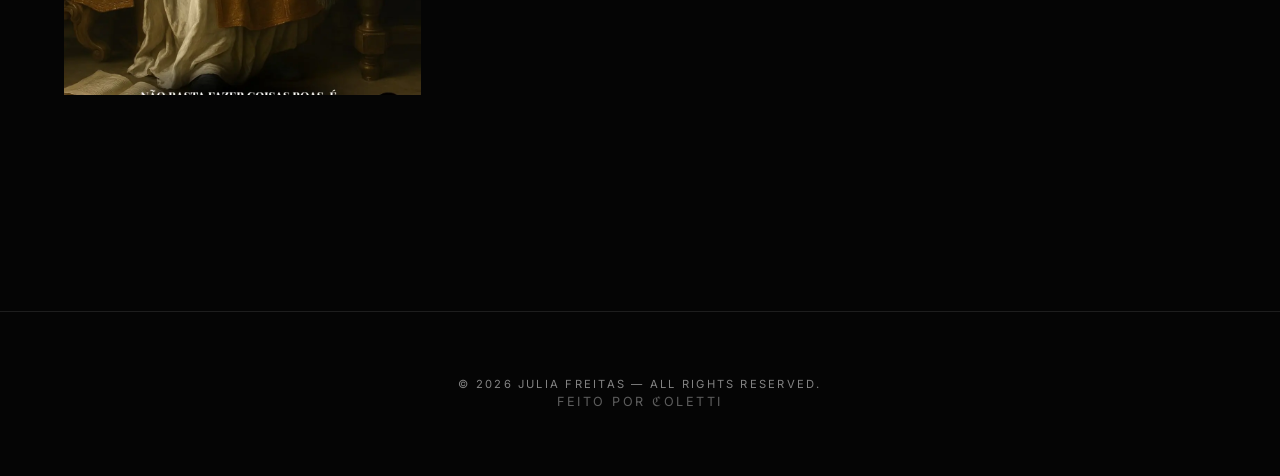
==== commit a5a76b65: "feat: update contact link to include full URL for consistency across navigation" ====
--- a/designs.html
+++ b/designs.html
@@ -33,7 +33,7 @@
             <nav class="nav-menu">
                 <a href="index.html">Home</a>
                 <a href="projects.html" class="active">Projetos</a>
-                <a href="#contato">Contato</a>
+                <a href="index.html#contato">Contato</a>
             </nav>
             <div class="nav-toggle">
                 <div class="burger"></div>
@@ -45,7 +45,7 @@
         <nav class="mobile-nav">
             <a href="index.html">Home</a>
             <a href="projects.html">Projetos</a>
-            <a href="#contato">Contato</a>
+            <a href="index.html#contato">Contato</a>
         </nav>
     </div>
 
--- a/css/style.css
+++ b/css/style.css
@@ -681,6 +681,15 @@
   opacity: 1;
   transform: translateY(0);
   transition-delay: calc(400ms + var(--index) * 30ms);
+}
+.gallery-grid__item::before {
+  content: "";
+  position: absolute;
+  inset: 0;
+  background: linear-gradient(90deg, transparent 0%, rgba(255, 255, 255, 0.04) 50%, transparent 100%);
+  background-size: 200% 100%;
+  animation: shimmer 1.5s ease-in-out infinite;
+  z-index: -1;
 }
 .gallery-grid__item img {
   width: 100%;
@@ -902,6 +911,14 @@
     transform: rotate(360deg);
   }
 }
+@keyframes shimmer {
+  0% {
+    background-position: 200% 0;
+  }
+  100% {
+    background-position: -200% 0;
+  }
+}
 body.modal-open {
   overflow: hidden;
   touch-action: none;
@@ -967,9 +984,8 @@
 body.cursor-visible {
   cursor: none;
 }
-body.cursor-visible a, body.cursor-visible button, body.cursor-visible .gallery-grid__item, body.cursor-visible .projects-split__block, body.cursor-visible .services__item, body.cursor-visible .hero__cta,
-body.cursor-visible input, body.cursor-visible textarea, body.cursor-visible select, body.cursor-visible [role=button] {
-  cursor: none;
+body.cursor-visible * {
+  cursor: none !important;
 }
 
 .cursor {
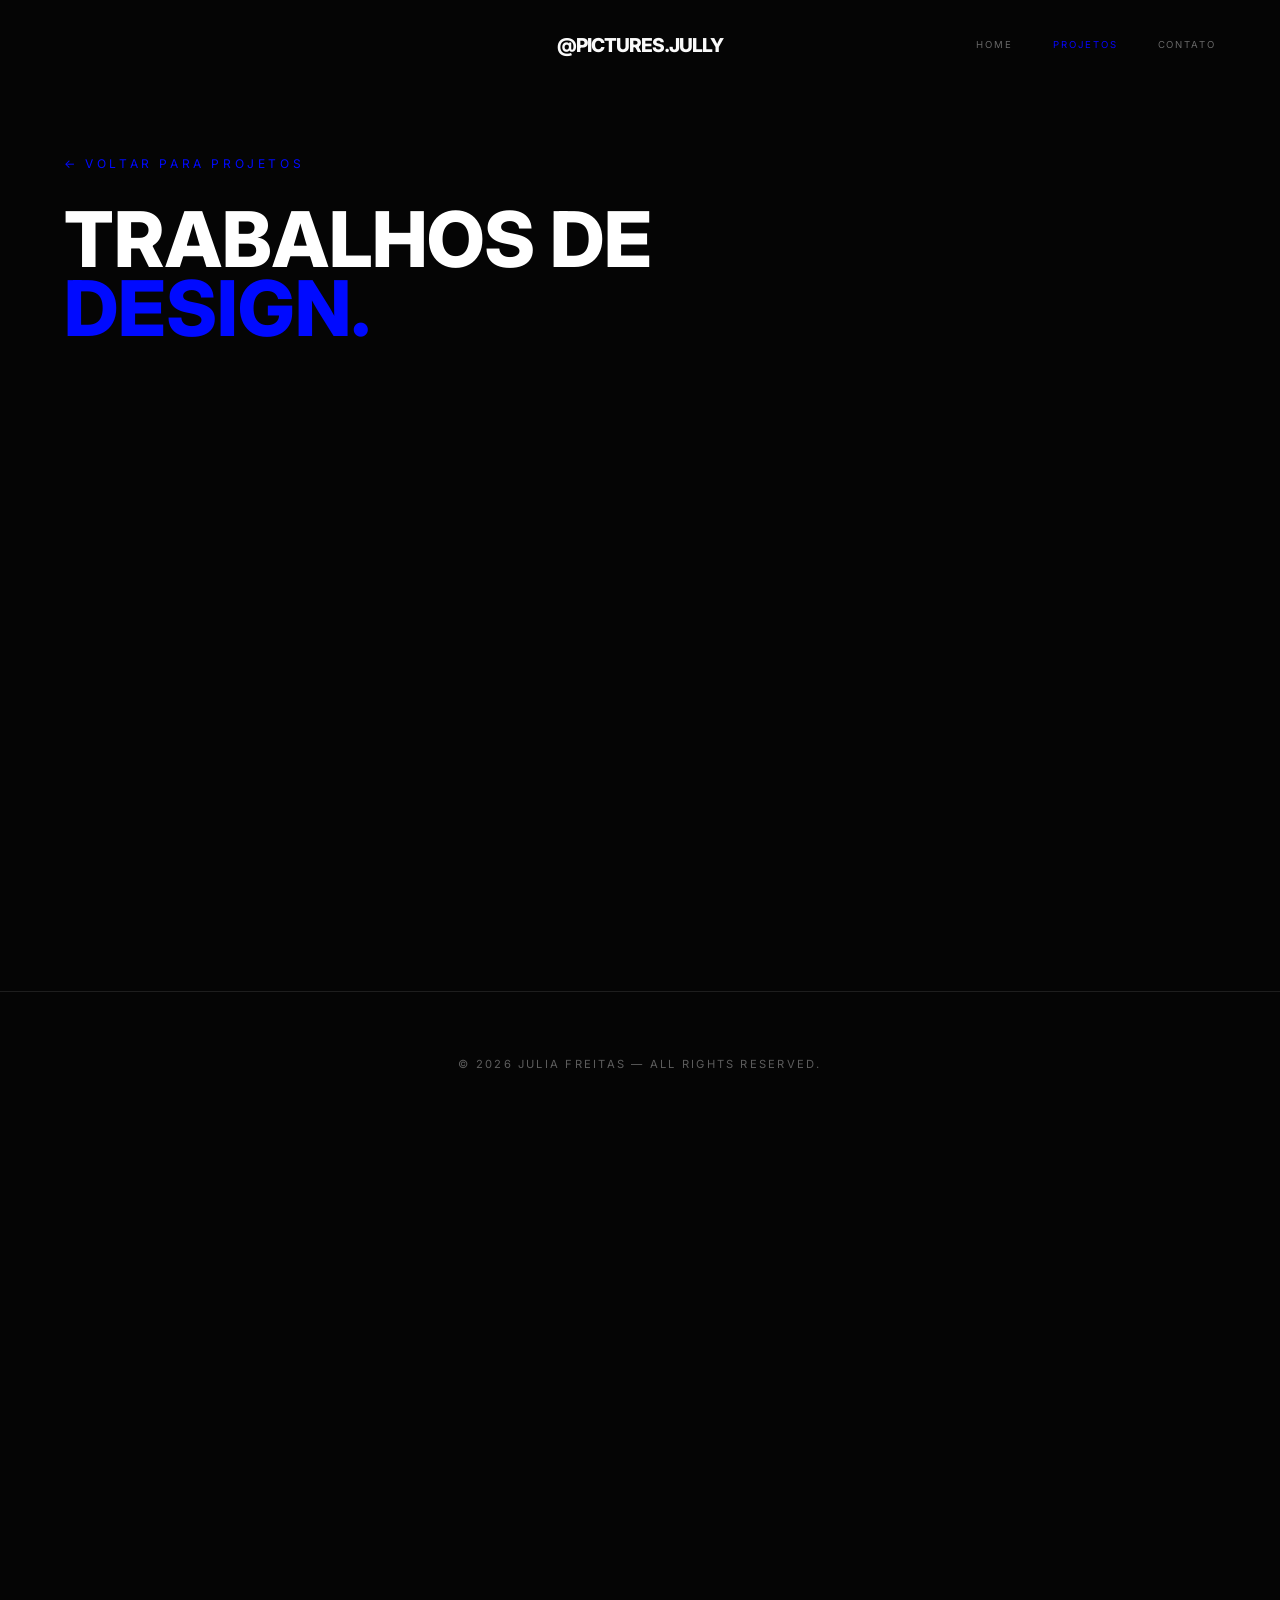
==== commit 06b7fa9e: "fix: update logo, fix navbar paths, remove header-status" ====
--- a/designs.html
+++ b/designs.html
@@ -4,28 +4,12 @@
     <meta charset="UTF-8">
     <meta name="viewport" content="width=device-width, initial-scale=1.0">
     <title>Design | Juu Freitas</title>
-
-        <!-- Open Graph -->
-    <meta property="og:title" content="Design | Juu Freitas">
-    <meta property="og:description" content="Portfólio de design — identidade visual, direção criativa e projetos autorais por Juu Freitas.">
-    <meta property="og:type" content="website">
-    <meta property="og:url" content="https://picturesjully.netlify.app/designs.html">
-    <meta property="og:image" content="https://picturesjully.netlify.app/assets/images/img-og.jpg">
-
-    <!-- Twitter -->
-    <meta name="twitter:card" content="summary_large_image">
-    <meta name="twitter:title" content="Design | Juu Freitas">
-    <meta name="twitter:description" content="Portfólio de design — identidade visual, direção criativa e projetos autorais por Juu Freitas.">
-    <meta name="twitter:image" content="https://picturesjully.netlify.app/assets/images/img-og.jpg">
-
     <link rel="preconnect" href="https://fonts.googleapis.com">
     <link rel="preconnect" href="https://fonts.gstatic.com" crossorigin>
     <link href="https://fonts.googleapis.com/css2?family=Inter:wght@400;700;800&display=swap" rel="stylesheet">
     <link rel="stylesheet" href="css/style.css">
 </head>
 <body>
-
-    <div class="cursor" aria-hidden="true"></div>
 
     <header class="header">
         <div class="container">
@@ -44,7 +28,7 @@
     <div class="mobile-overlay">
         <nav class="mobile-nav">
             <a href="index.html">Home</a>
-            <a href="projects.html">Projetos</a>
+            <a href="projects.html" class="active">Projetos</a>
             <a href="index.html#contato">Contato</a>
         </nav>
     </div>
@@ -66,14 +50,10 @@
         <div id="photo-modal" class="modal">
             <div class="modal__content">
                 <button class="modal__close" aria-label="Fechar">&times;</button>
-                <button class="modal__nav modal__nav--prev" aria-label="Anterior">
-                    <svg width="24" height="24" viewBox="0 0 24 24" fill="none" stroke="currentColor" stroke-width="2"><path d="M15 18l-6-6 6-6"/></svg>
-                </button>
-                <button class="modal__nav modal__nav--next" aria-label="Próximo">
-                    <svg width="24" height="24" viewBox="0 0 24 24" fill="none" stroke="currentColor" stroke-width="2"><path d="M9 18l6-6-6-6"/></svg>
-                </button>
+                <button class="modal__nav modal__nav--prev" aria-label="Anterior">‹</button>
+                <button class="modal__nav modal__nav--next" aria-label="Próximo">›</button>
                 <img src="" alt="" class="modal__img">
-                <span class="modal__counter" aria-live="polite"></span>
+                <div class="modal__counter" aria-live="polite"></div>
             </div>
         </div>
     </main>
@@ -81,7 +61,6 @@
     <footer class="footer">
         <div class="container">
             <p>&copy; 2026 Julia Freitas — All rights reserved.</p>
-            <p style="font-size: 0.79em;">feito por <a href="https://github.com/matheuscoletti08">ℭoletti</a></p>
         </div>
     </footer>
 
--- a/css/style.css
+++ b/css/style.css
@@ -148,8 +148,11 @@
   grid-column: 3;
   display: flex;
   justify-content: flex-end;
+  align-items: center;
   z-index: 1005;
   cursor: pointer;
+  padding: 12px;
+  margin: -12px;
 }
 @media (min-width: 1024px) {
   .header .nav-toggle {
@@ -235,6 +238,7 @@
   flex-direction: column;
   justify-content: center;
   position: relative;
+  content-visibility: visible;
   padding-top: 80px;
 }
 @media (min-width: 768px) {
@@ -905,6 +909,72 @@
     transform: scale(1.1);
   }
 }
+.modal__nav {
+  position: fixed;
+  top: 50%;
+  z-index: 2001;
+  transform: translateY(-50%);
+  background: rgba(255, 255, 255, 0.1);
+  color: #FFFFFF;
+  width: 48px;
+  height: 48px;
+  border-radius: 50%;
+  display: flex;
+  align-items: center;
+  justify-content: center;
+  font-size: 1.8rem;
+  cursor: pointer;
+  border: 1px solid rgba(255, 255, 255, 0.1);
+  backdrop-filter: blur(12px);
+  -webkit-backdrop-filter: blur(12px);
+  pointer-events: auto;
+  opacity: 0;
+  transition: all 350ms cubic-bezier(0.2, 0, 0, 1);
+  user-select: none;
+}
+.active .modal__nav {
+  opacity: 1;
+  transition-delay: 300ms;
+}
+.modal__nav--prev {
+  left: max(16px, env(safe-area-inset-left));
+}
+.modal__nav--next {
+  right: max(16px, env(safe-area-inset-right));
+}
+.modal__nav:active {
+  transform: translateY(-50%) scale(0.9);
+  background: #000AFF;
+}
+@media (hover: hover) {
+  .modal__nav:hover {
+    background: #000AFF;
+    border-color: #000AFF;
+    transform: translateY(-50%) scale(1.1);
+  }
+}
+@media (max-width: 767px) {
+  .modal__nav {
+    display: none;
+  }
+}
+.modal__counter {
+  position: fixed;
+  bottom: max(24px, env(safe-area-inset-bottom));
+  left: 50%;
+  transform: translateX(-50%);
+  z-index: 2001;
+  color: rgba(255, 255, 255, 0.6);
+  font-size: 0.8rem;
+  letter-spacing: 0.1em;
+  pointer-events: none;
+  opacity: 0;
+  transition: opacity 350ms cubic-bezier(0.05, 0.7, 0.1, 1);
+}
+.active .modal__counter {
+  opacity: 1;
+  transition-delay: 400ms;
+}
 
 @keyframes spin {
   to {
